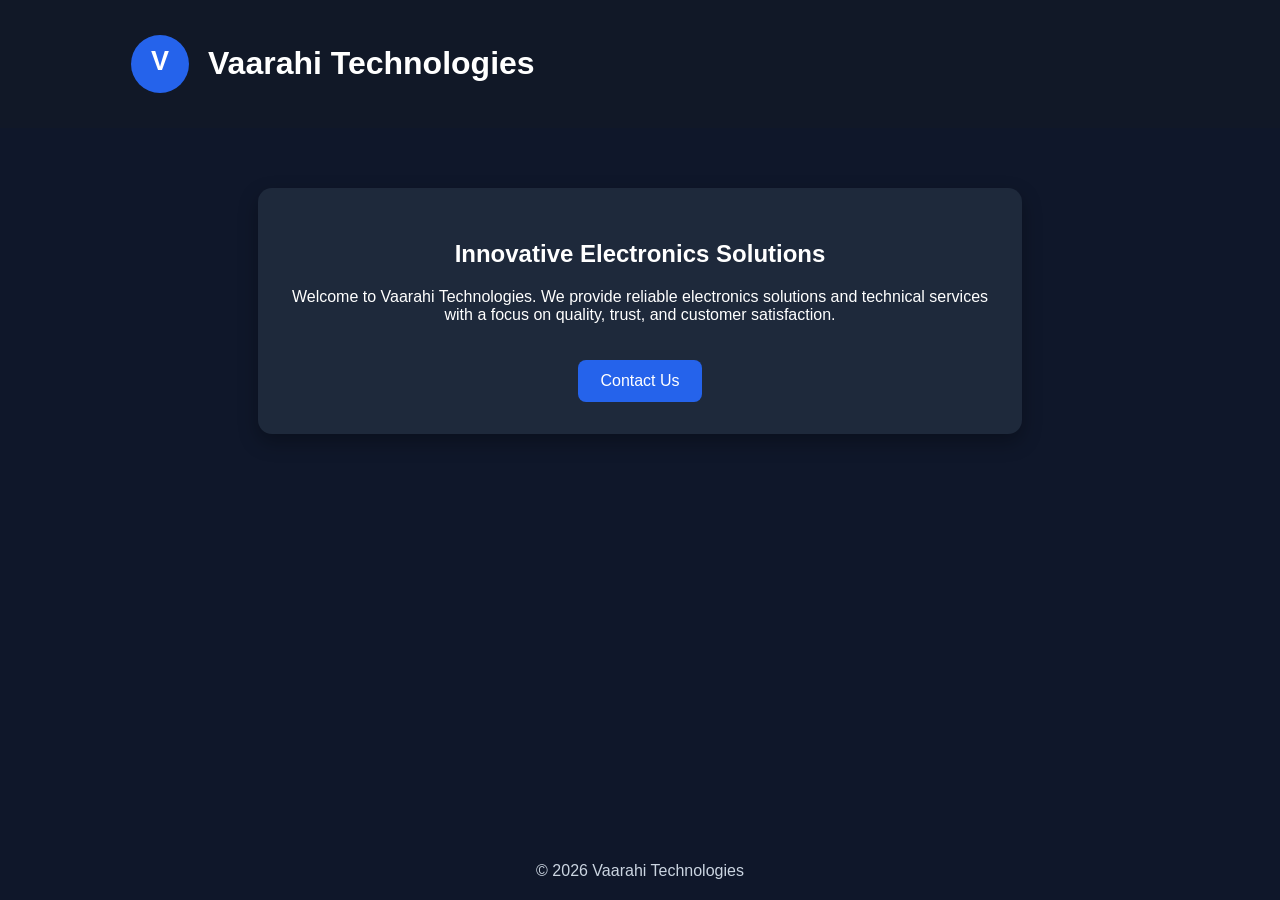
==== index.html @ 8b2cae1e "Add files via upload" ====
<!DOCTYPE html><html><head><meta charset="UTF-8"><meta name="viewport" content="width=device-width,initial-scale=1">
<title>Vaarahi Technologies</title><link rel="stylesheet" href="style.css"></head>
<body>
<header><img src="logo.svg" class="logo"><h1>Vaarahi Technologies</h1></header>
<main class="card">
<h2>Innovative Electronics Solutions</h2>
<p>Welcome to Vaarahi Technologies. We provide reliable electronics solutions and technical services with a focus on quality, trust, and customer satisfaction.</p>
<a class="btn" href="mailto:info@example.com">Contact Us</a>
</main>
<footer>© 2026 Vaarahi Technologies</footer>
</body></html>
---- style.css ----
body{margin:0;font-family:Arial,sans-serif;background:#0f172a;color:#fff;display:flex;flex-direction:column;min-height:100vh}
header{display:flex;align-items:center;gap:16px;padding:24px 10%;background:#111827}
.logo{width:64px;height:64px}
.card{margin:60px auto;background:#1e293b;padding:32px;border-radius:14px;max-width:700px;width:90%;text-align:center;box-shadow:0 8px 20px rgba(0,0,0,.3)}
.btn{display:inline-block;margin-top:20px;padding:12px 22px;background:#2563eb;color:#fff;text-decoration:none;border-radius:8px}
footer{margin-top:auto;text-align:center;padding:20px;color:#cbd5e1}
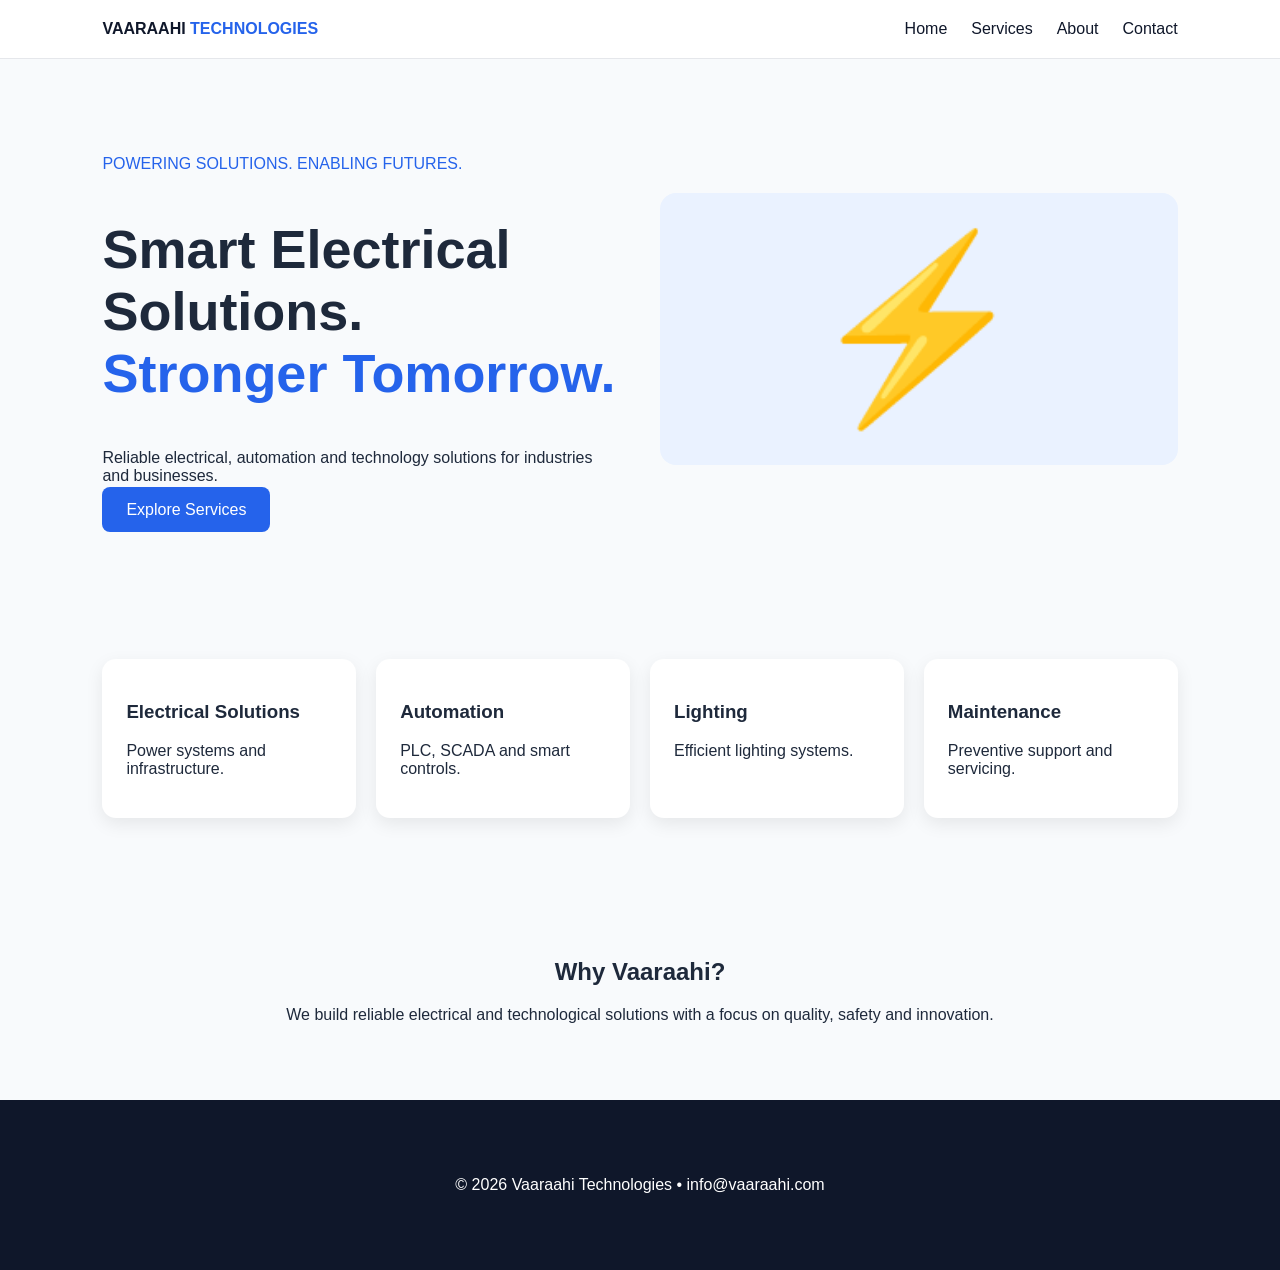
==== commit b51304cd: "Add files via upload" ====
--- a/index.html
+++ b/index.html
@@ -1,11 +1,13 @@
-<!DOCTYPE html><html><head><meta charset="UTF-8"><meta name="viewport" content="width=device-width,initial-scale=1">
-<title>Vaarahi Technologies</title><link rel="stylesheet" href="style.css"></head>
+<!DOCTYPE html><html><head><meta charset="UTF-8"><meta name="viewport" content="width=device-width,initial-scale=1"><title>Vaaraahi Technologies</title><link rel="stylesheet" href="css/style.css"></head>
 <body>
-<header><img src="logo.svg" class="logo"><h1>Vaarahi Technologies</h1></header>
-<main class="card">
-<h2>Innovative Electronics Solutions</h2>
-<p>Welcome to Vaarahi Technologies. We provide reliable electronics solutions and technical services with a focus on quality, trust, and customer satisfaction.</p>
-<a class="btn" href="mailto:info@example.com">Contact Us</a>
-</main>
-<footer>© 2026 Vaarahi Technologies</footer>
+<header><div class="logo">VAARAAHI <span>TECHNOLOGIES</span></div><nav><a href="#">Home</a><a href="#services">Services</a><a href="#about">About</a><a href="#contact">Contact</a></nav></header>
+<section class="hero"><div><p class="tag">POWERING SOLUTIONS. ENABLING FUTURES.</p><h1>Smart Electrical Solutions.<br><span>Stronger Tomorrow.</span></h1><p>Reliable electrical, automation and technology solutions for industries and businesses.</p><a class="btn" href="#services">Explore Services</a></div><div class="art">⚡</div></section>
+<section id="services" class="cards">
+<div class="card"><h3>Electrical Solutions</h3><p>Power systems and infrastructure.</p></div>
+<div class="card"><h3>Automation</h3><p>PLC, SCADA and smart controls.</p></div>
+<div class="card"><h3>Lighting</h3><p>Efficient lighting systems.</p></div>
+<div class="card"><h3>Maintenance</h3><p>Preventive support and servicing.</p></div>
+</section>
+<section id="about" class="about"><h2>Why Vaaraahi?</h2><p>We build reliable electrical and technological solutions with a focus on quality, safety and innovation.</p></section>
+<footer id="contact"><p>© 2026 Vaaraahi Technologies • info@vaaraahi.com</p></footer>
 </body></html>
--- a/css/style.css
+++ b/css/style.css
@@ -0,0 +1 @@
+*{box-sizing:border-box}body{margin:0;font-family:Arial,sans-serif;background:#f8fafc;color:#1e293b}header{display:flex;justify-content:space-between;align-items:center;padding:20px 8%;background:#fff;position:sticky;top:0;border-bottom:1px solid #e5e7eb}nav a{text-decoration:none;color:#0f172a;margin-left:24px}.logo{font-weight:700;color:#0f172a}.logo span{color:#2563eb}.hero{display:grid;grid-template-columns:1fr 1fr;align-items:center;padding:80px 8%;gap:40px}.tag{color:#2563eb}.hero h1{font-size:54px}.hero h1 span{color:#2563eb}.btn{background:#2563eb;color:#fff;padding:14px 24px;border-radius:8px;text-decoration:none}.art{font-size:180px;text-align:center;background:#eaf2ff;border-radius:16px;padding:30px}.cards{display:grid;grid-template-columns:repeat(auto-fit,minmax(220px,1fr));gap:20px;padding:60px 8%}.card{background:#fff;padding:24px;border-radius:14px;box-shadow:0 6px 18px rgba(0,0,0,.08)}.about,footer{text-align:center;padding:60px 8%}footer{background:#0f172a;color:#fff}@media(max-width:800px){.hero{grid-template-columns:1fr}.hero h1{font-size:40px}}
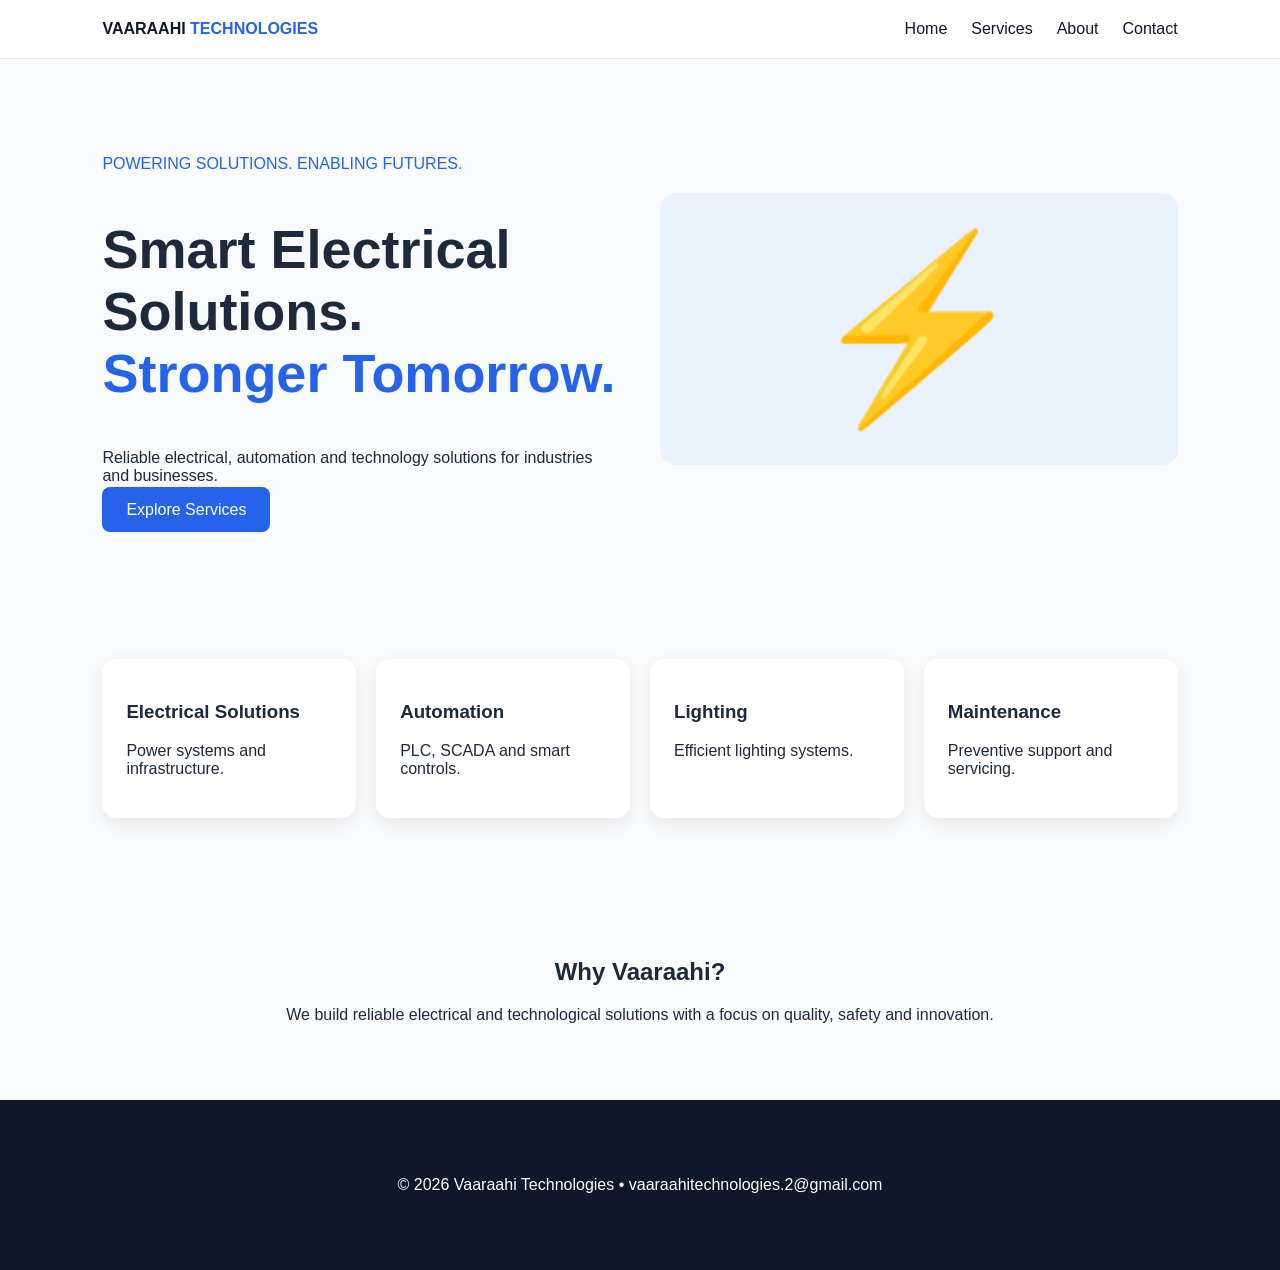
==== commit 4db3c4d5: "Fix website contact email" ====
--- a/index.html
+++ b/index.html
@@ -9,5 +9,5 @@
 <div class="card"><h3>Maintenance</h3><p>Preventive support and servicing.</p></div>
 </section>
 <section id="about" class="about"><h2>Why Vaaraahi?</h2><p>We build reliable electrical and technological solutions with a focus on quality, safety and innovation.</p></section>
-<footer id="contact"><p>© 2026 Vaaraahi Technologies • info@vaaraahi.com</p></footer>
+<footer id="contact"><p>© 2026 Vaaraahi Technologies • vaaraahitechnologies.2@gmail.com</p></footer>
 </body></html>
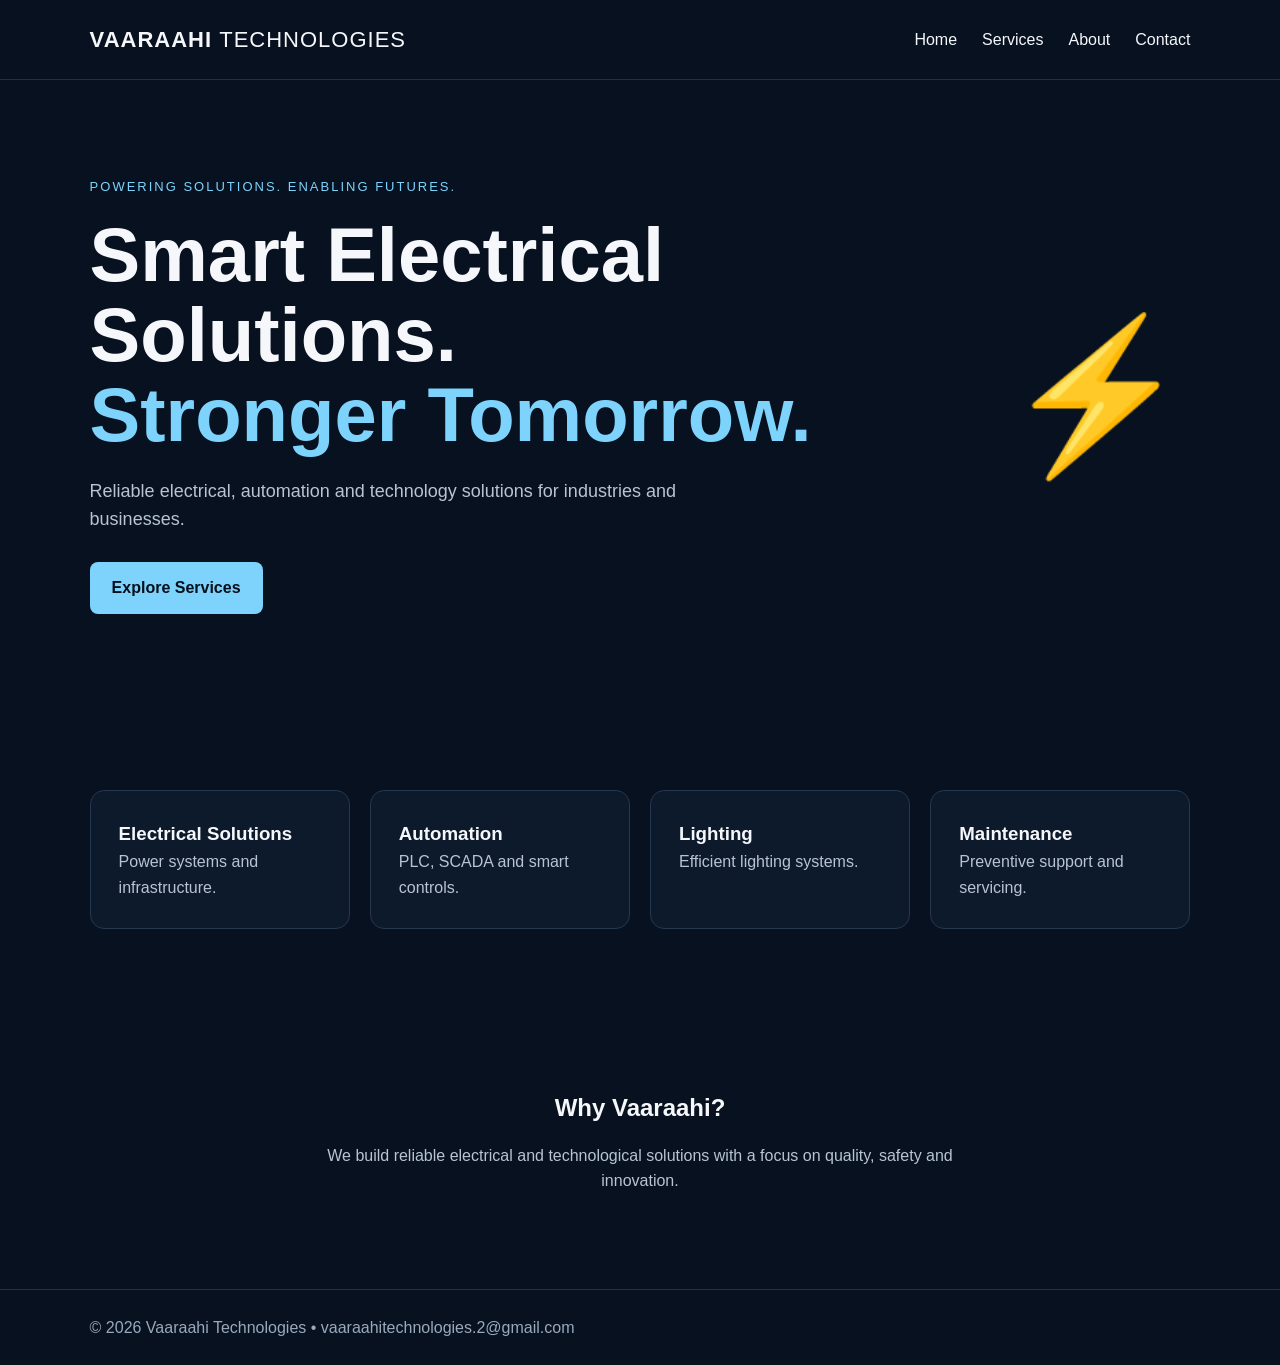
==== commit c85fab22: "Make exact Vaaraahi homepage the Netlify root" ====
--- a/index.html
+++ b/index.html
@@ -1,13 +1,9 @@
-<!DOCTYPE html><html><head><meta charset="UTF-8"><meta name="viewport" content="width=device-width,initial-scale=1"><title>Vaaraahi Technologies</title><link rel="stylesheet" href="css/style.css"></head>
+<!DOCTYPE html>
+<html><head><meta charset="UTF-8"><meta name="viewport" content="width=device-width,initial-scale=1"><title>Vaaraahi Technologies</title><style>*{box-sizing:border-box;margin:0;padding:0}body{font-family:Arial,sans-serif;background:#07111f;color:#f5f7fb;line-height:1.6}header{padding:22px 7%;display:flex;justify-content:space-between;align-items:center;border-bottom:1px solid #203047}.logo{font-size:22px;font-weight:800;letter-spacing:1px}.logo span{font-weight:400}nav a{color:#f5f7fb;text-decoration:none;margin-left:25px}.hero{min-height:70vh;padding:80px 7%;display:flex;align-items:center;justify-content:space-between}.tag{font-size:13px;letter-spacing:2px;color:#7dd3fc;margin-bottom:18px}h1{font-size:clamp(42px,6vw,76px);line-height:1.05;margin-bottom:22px}h1 span{color:#7dd3fc}.hero p:not(.tag){max-width:650px;color:#b8c4d4;font-size:18px}.btn{display:inline-block;margin-top:28px;padding:13px 22px;background:#7dd3fc;color:#06101d;text-decoration:none;border-radius:8px;font-weight:700}.art{font-size:150px}.cards{padding:80px 7%;display:grid;grid-template-columns:repeat(4,1fr);gap:20px}.card{padding:28px;border:1px solid #263750;border-radius:14px;background:#0d1a2c}.card p,.about p{color:#b8c4d4}.about{text-align:center;padding:80px 7%}.about p{max-width:700px;margin:15px auto}footer{padding:25px 7%;border-top:1px solid #203047;color:#9aa9bc}@media(max-width:800px){header{flex-direction:column;gap:15px}.hero{flex-direction:column;text-align:center}.art{font-size:90px;margin-top:30px}.cards{grid-template-columns:1fr 1fr}}@media(max-width:500px){.cards{grid-template-columns:1fr}nav a{margin:0 7px}}</style></head>
 <body>
-<header><div class="logo">VAARAAHI <span>TECHNOLOGIES</span></div><nav><a href="#">Home</a><a href="#services">Services</a><a href="#about">About</a><a href="#contact">Contact</a></nav></header>
-<section class="hero"><div><p class="tag">POWERING SOLUTIONS. ENABLING FUTURES.</p><h1>Smart Electrical Solutions.<br><span>Stronger Tomorrow.</span></h1><p>Reliable electrical, automation and technology solutions for industries and businesses.</p><a class="btn" href="#services">Explore Services</a></div><div class="art">⚡</div></section>
-<section id="services" class="cards">
-<div class="card"><h3>Electrical Solutions</h3><p>Power systems and infrastructure.</p></div>
-<div class="card"><h3>Automation</h3><p>PLC, SCADA and smart controls.</p></div>
-<div class="card"><h3>Lighting</h3><p>Efficient lighting systems.</p></div>
-<div class="card"><h3>Maintenance</h3><p>Preventive support and servicing.</p></div>
-</section>
+<header><div class="logo">VAARAAHI <span>TECHNOLOGIES</span></div><nav><a href="/">Home</a><a href="/services/">Services</a><a href="/about/">About</a><a href="/contact/">Contact</a></nav></header>
+<section class="hero"><div><p class="tag">POWERING SOLUTIONS. ENABLING FUTURES.</p><h1>Smart Electrical Solutions.<br><span>Stronger Tomorrow.</span></h1><p>Reliable electrical, automation and technology solutions for industries and businesses.</p><a class="btn" href="/services/">Explore Services</a></div><div class="art">⚡</div></section>
+<section id="services" class="cards"><div class="card"><h3>Electrical Solutions</h3><p>Power systems and infrastructure.</p></div><div class="card"><h3>Automation</h3><p>PLC, SCADA and smart controls.</p></div><div class="card"><h3>Lighting</h3><p>Efficient lighting systems.</p></div><div class="card"><h3>Maintenance</h3><p>Preventive support and servicing.</p></div></section>
 <section id="about" class="about"><h2>Why Vaaraahi?</h2><p>We build reliable electrical and technological solutions with a focus on quality, safety and innovation.</p></section>
 <footer id="contact"><p>© 2026 Vaaraahi Technologies • vaaraahitechnologies.2@gmail.com</p></footer>
 </body></html>
